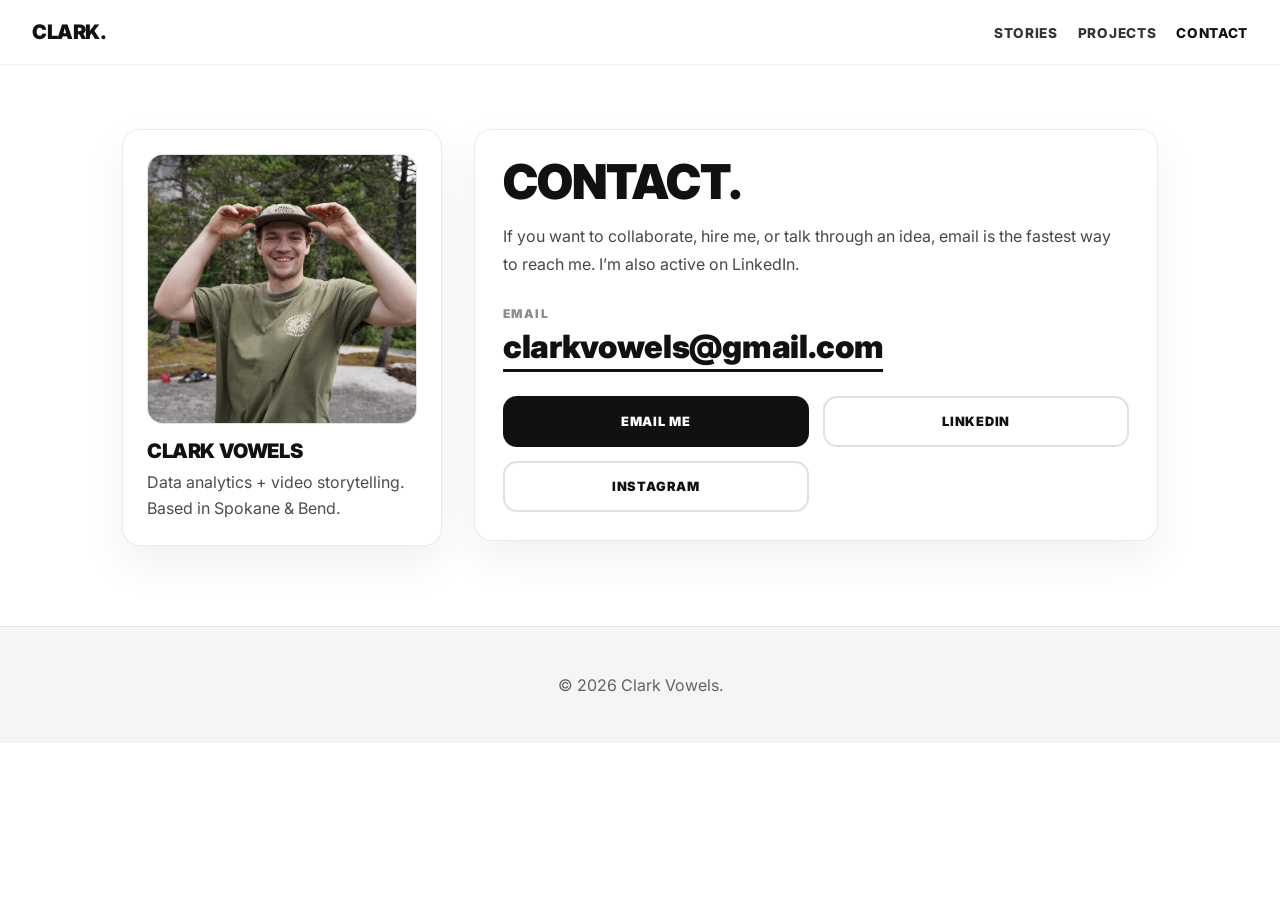
==== public/contact.html @ 54038e6c "Initial commit: portfolio site ready for Cloudflare Pages~" ====
<!DOCTYPE html>
<html lang="en">
<head>
  <meta charset="UTF-8" />
  <meta name="viewport" content="width=device-width, initial-scale=1.0" />
  <title>Contact | Clark Vowels</title>

  <link rel="preconnect" href="https://fonts.googleapis.com">
  <link rel="preconnect" href="https://fonts.gstatic.com" crossorigin>
  <link href="https://fonts.googleapis.com/css2?family=Inter:wght@400;600;800;900&display=swap" rel="stylesheet">

  <style>
    :root {
      --brand-black: #111111;
      --brand-white: #ffffff;
      --brand-gray: #f5f5f5;
      --font-main: 'Inter', Helvetica, sans-serif;
    }

    *, *::before, *::after { box-sizing: border-box; margin: 0; padding: 0; }
    body {
      font-family: var(--font-main);
      background: var(--brand-white);
      color: var(--brand-black);
      -webkit-font-smoothing: antialiased;
    }

    nav {
      position: sticky;
      top: 0;
      z-index: 50;
      display: flex;
      justify-content: space-between;
      align-items: center;
      padding: 1.25rem 2rem;
      background: rgba(255,255,255,0.9);
      backdrop-filter: blur(10px);
      border-bottom: 1px solid rgba(0,0,0,0.06);
    }
    .nav-logo {
      font-size: 1.25rem;
      font-weight: 900;
      color: var(--brand-black);
      letter-spacing: -0.02em;
      text-decoration: none;
      text-transform: uppercase;
    }
    .nav-links {
      display: flex;
      gap: 1.25rem;
      list-style: none;
    }
    .nav-links a {
      font-size: 0.85rem;
      font-weight: 800;
      letter-spacing: 0.05em;
      text-transform: uppercase;
      color: var(--brand-black);
      text-decoration: none;
      opacity: 0.85;
    }
    .nav-links a:hover { opacity: 1; text-decoration: underline; text-underline-offset: 4px; }
    .nav-links a[aria-current="page"] { opacity: 1; }

    .container {
      max-width: 1100px;
      margin: 0 auto;
      padding: 4rem 2rem 5rem;
      display: grid;
      grid-template-columns: 320px 1fr;
      gap: 2rem;
      align-items: start;
    }
    .card {
      border: 1px solid rgba(0,0,0,0.08);
      border-radius: 18px;
      overflow: hidden;
      background: var(--brand-white);
      box-shadow: 0 18px 45px rgba(0,0,0,0.06);
    }
    .profile {
      padding: 1.5rem;
    }
    .headshot {
      width: 100%;
      aspect-ratio: 1 / 1;
      object-fit: cover;
      border-radius: 16px;
      border: 1px solid rgba(0,0,0,0.08);
      display: block;
      background: var(--brand-gray);
    }
    .name {
      margin-top: 1rem;
      font-weight: 900;
      text-transform: uppercase;
      letter-spacing: -0.02em;
      font-size: 1.25rem;
      line-height: 1.1;
    }
    .role {
      margin-top: 0.5rem;
      color: rgba(0,0,0,0.7);
      line-height: 1.6;
    }

    .content {
      padding: 1.75rem;
    }
    .title {
      font-size: clamp(2rem, 4vw, 3rem);
      font-weight: 900;
      text-transform: uppercase;
      letter-spacing: -0.02em;
      line-height: 1;
    }
    .sub {
      margin-top: 1rem;
      color: rgba(0,0,0,0.72);
      line-height: 1.75;
      max-width: 65ch;
    }
    .email-label {
      margin-top: 1.75rem;
      font-size: 0.75rem;
      font-weight: 900;
      letter-spacing: 0.12em;
      text-transform: uppercase;
      color: rgba(0,0,0,0.45);
    }
    .email-display {
      display: inline-block;
      margin-top: 0.4rem;
      font-size: clamp(1.25rem, 3.5vw, 2rem);
      font-weight: 900;
      letter-spacing: -0.01em;
      color: var(--brand-black);
      text-decoration: none;
      border-bottom: 3px solid var(--brand-black);
      padding-bottom: 0.15rem;
      word-break: break-word;
    }
    .email-display:hover { opacity: 0.65; }
    .links {
      margin-top: 1.5rem;
      display: grid;
      grid-template-columns: repeat(2, minmax(0, 1fr));
      gap: 0.9rem;
    }
    .link {
      display: flex;
      align-items: center;
      justify-content: center;
      padding: 1rem 1.1rem;
      border-radius: 14px;
      border: 2px solid rgba(0,0,0,0.12);
      text-decoration: none;
      color: var(--brand-black);
      font-weight: 900;
      letter-spacing: 0.06em;
      text-transform: uppercase;
      font-size: 0.8rem;
      transition: all 0.2s ease;
      background: transparent;
      text-align: center;
    }
    .link:hover {
      border-color: rgba(0,0,0,0.6);
      transform: translateY(-1px);
    }
    .link.primary {
      border-color: transparent;
      background: var(--brand-black);
      color: var(--brand-white);
    }
    .link.primary:hover {
      background: transparent;
      color: var(--brand-black);
      border-color: var(--brand-black);
    }

    footer {
      padding: 3rem 2rem;
      text-align: center;
      color: rgba(0,0,0,0.6);
      border-top: 1px solid rgba(0,0,0,0.06);
      background: var(--brand-gray);
    }

    @media (max-width: 900px) {
      .container { grid-template-columns: 1fr; padding: 3rem 1.25rem 4rem; }
      nav { padding: 1rem 1.25rem; }
      .links { grid-template-columns: 1fr; }
    }
  </style>
</head>
<body>
  <nav>
    <a href="index.html" class="nav-logo">CLARK.</a>
    <ul class="nav-links">
      <li><a href="index.html#work">Stories</a></li>
      <li><a href="projects.html">Projects</a></li>
      <li><a href="contact.html" aria-current="page">Contact</a></li>
    </ul>
  </nav>

  <main class="container">
    <section class="card profile" aria-label="Profile">
      <img class="headshot" src="assets/photos/headshot.jpg" alt="Clark Vowels headshot" />
      <div class="name">Clark Vowels</div>
      <div class="role">Data analytics + video storytelling. Based in Spokane &amp; Bend.</div>
    </section>

    <section class="card content" aria-label="Contact">
      <h1 class="title">Contact.</h1>
      <p class="sub">If you want to collaborate, hire me, or talk through an idea, email is the fastest way to reach me. I’m also active on LinkedIn.</p>

      <p class="email-label">Email</p>
      <a class="email-display" href="mailto:clarkvowels@gmail.com">clarkvowels@gmail.com</a>

      <div class="links">
        <a class="link primary" href="mailto:clarkvowels@gmail.com">Email Me</a>
        <a class="link" href="https://linkedin.com/in/YOUR_HANDLE" target="_blank" rel="noopener">LinkedIn</a>
        <a class="link" href="https://instagram.com/YOUR_HANDLE" target="_blank" rel="noopener">Instagram</a>
      </div>
    </section>
  </main>

  <footer>
    <p>&copy; 2026 Clark Vowels.</p>
  </footer>
</body>
</html>
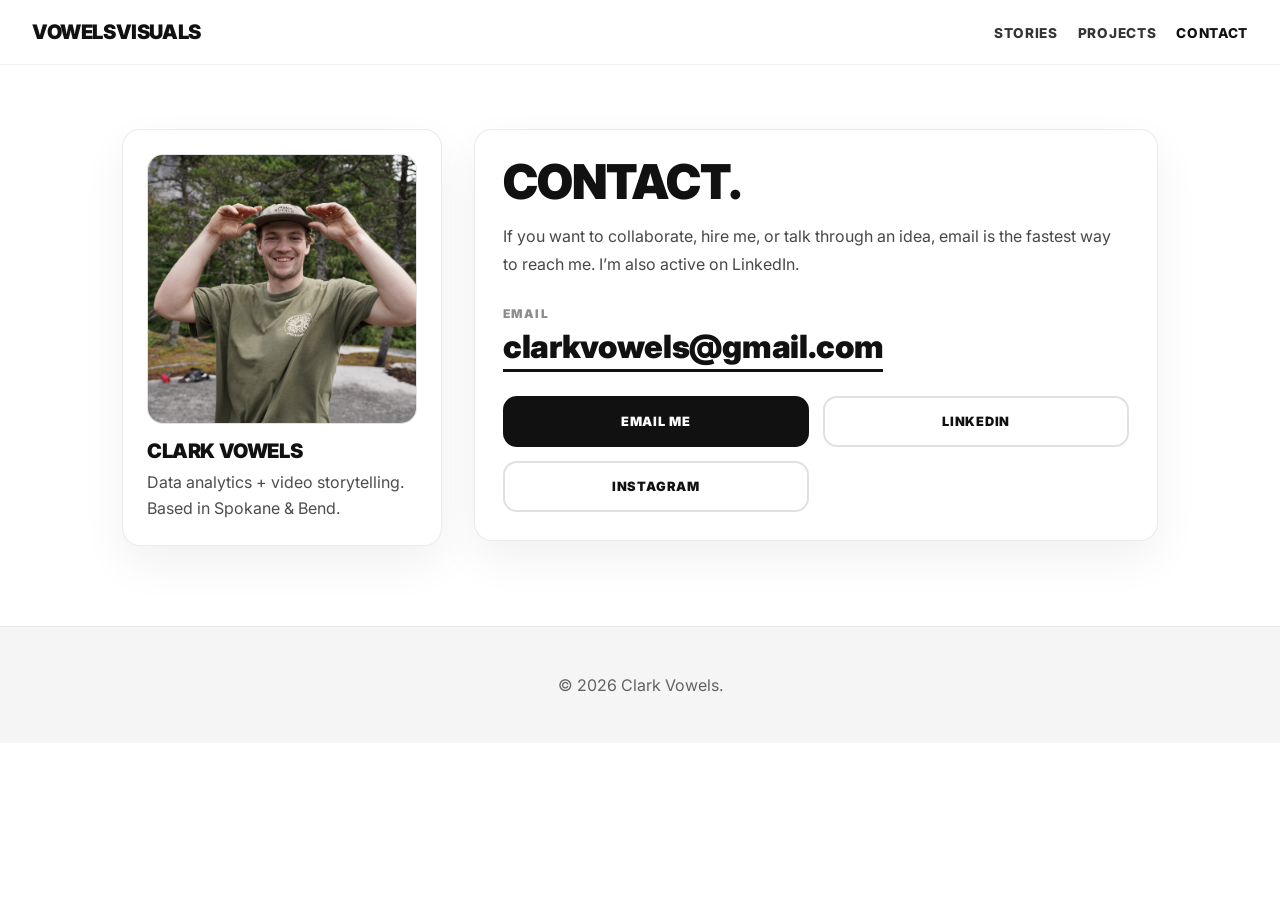
==== commit b2d8a5a7: "Rework hero angle and update nav logo to vowelsvisuals" ====
--- a/public/contact.html
+++ b/public/contact.html
@@ -196,7 +196,7 @@
 </head>
 <body>
   <nav>
-    <a href="index.html" class="nav-logo">CLARK.</a>
+    <a href="index.html" class="nav-logo">vowelsvisuals
     <ul class="nav-links">
       <li><a href="index.html#work">Stories</a></li>
       <li><a href="projects.html">Projects</a></li>
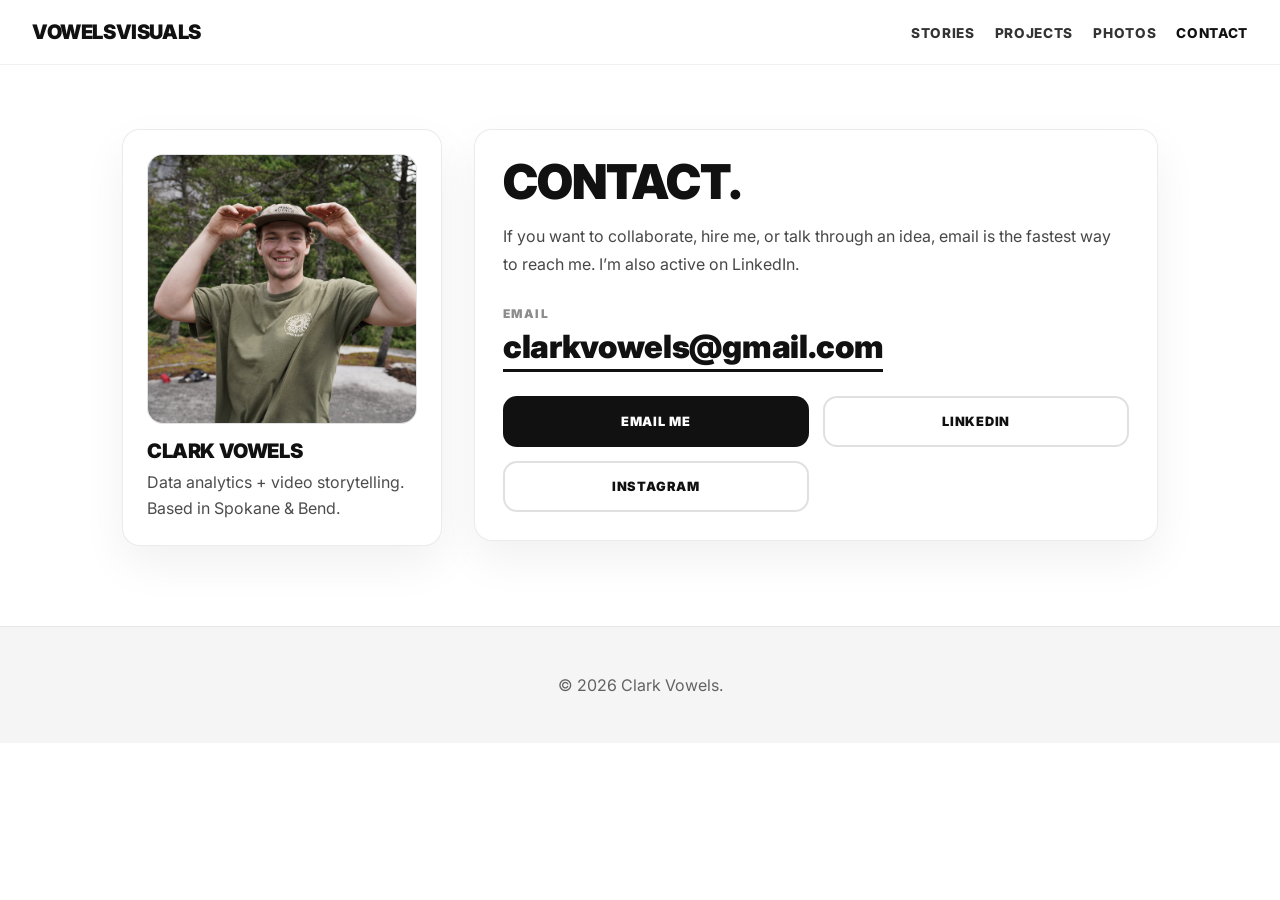
==== commit 1b975f92: "Add Photos nav link to gallery on all pages" ====
--- a/public/contact.html
+++ b/public/contact.html
@@ -196,10 +196,11 @@
 </head>
 <body>
   <nav>
-    <a href="index.html" class="nav-logo">vowelsvisuals
+    <a href="index.html" class="nav-logo">vowelsvisuals</a>
     <ul class="nav-links">
       <li><a href="index.html#work">Stories</a></li>
       <li><a href="projects.html">Projects</a></li>
+      <li><a href="freelance.html#photos">Photos</a></li>
       <li><a href="contact.html" aria-current="page">Contact</a></li>
     </ul>
   </nav>
